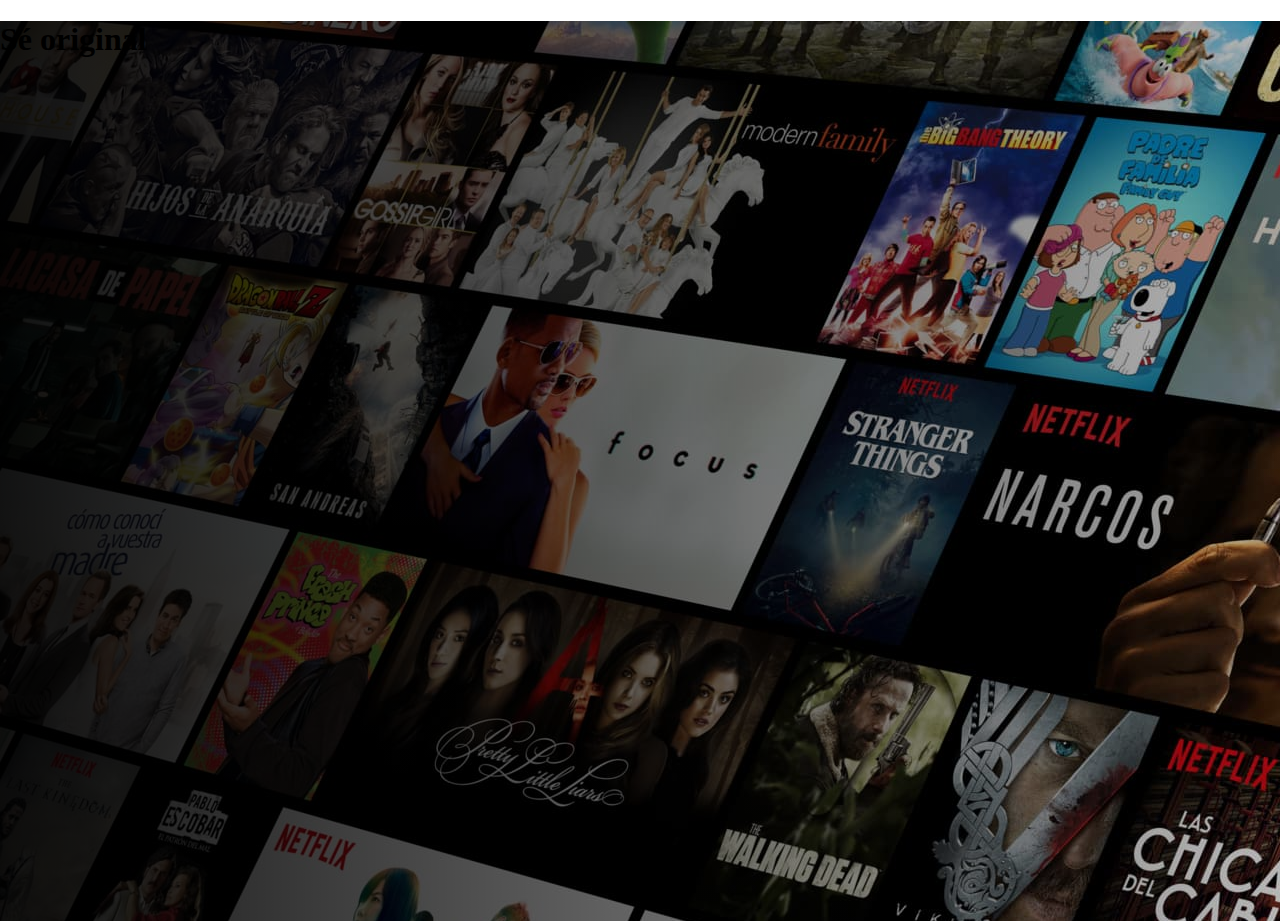
==== netflix/index.html @ 3c72887c "Init netflix project" ====
<!DOCTYPE html>
<html>
    <head>
        <meta charset="utf-8">
        <title>Netflix España - Ver series en línea, ver películas en línea</title>
        <link href="css/style.css" rel="stylesheet"/>
    </head>
    <body>
        <header>
            <h1>Sé original</h1>
        </header>
    </body>
</html>
---- netflix/css/style.css ----
body{
    margin: 0;
}

header{
    background: linear-gradient(to right, rgba(0, 0, 0, 0.9), rgba(0, 0, 0, 0.05)), url('../img/header-background.jpg');
    height: 100vh;
}
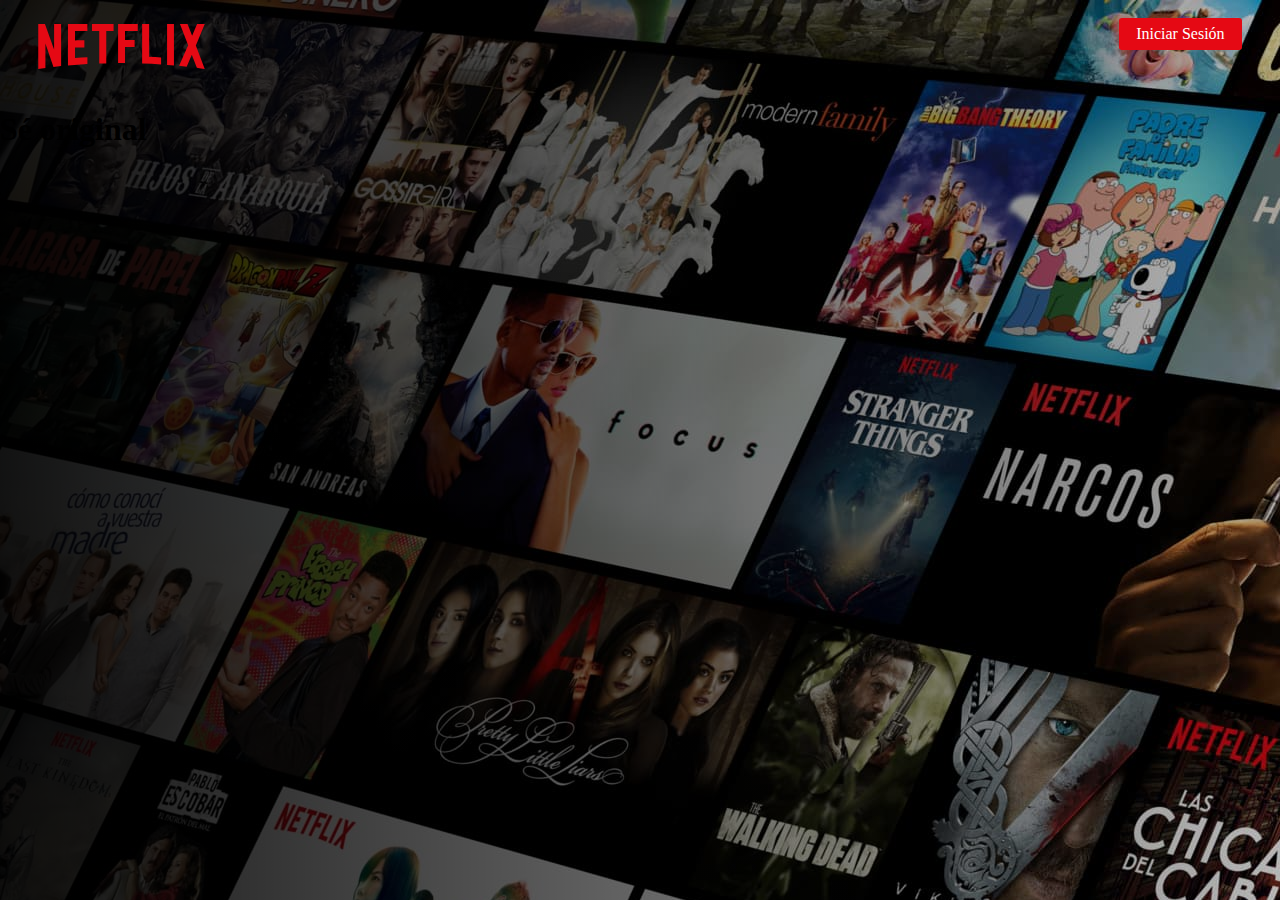
==== commit 6f0c6800: "Add navigation with svg logo and sign in button" ====
--- a/netflix/index.html
+++ b/netflix/index.html
@@ -7,6 +7,14 @@
     </head>
     <body>
         <header>
+            <nav>
+                <a class="logo" href="#">
+                    <img src="img/svg-icon-netflix-logo.svg">
+                </a>
+                <a class="signin" href="https://www.netflix.com/login">
+                    Iniciar Sesión
+                </a>
+            </nav>
             <h1>Sé original</h1>
         </header>
     </body>
--- a/netflix/css/style.css
+++ b/netflix/css/style.css
@@ -5,4 +5,34 @@
 header{
     background: linear-gradient(to right, rgba(0, 0, 0, 0.9), rgba(0, 0, 0, 0.05)), url('../img/header-background.jpg');
     height: 100vh;
-}+}
+
+nav img{
+    width: 167px;
+    height: 45px;
+    vertical-align: middle;
+}
+
+nav a.logo{
+    display: inline-block;
+    line-height: 90px;
+    margin-left: 3%;
+}
+
+header nav{
+    height: 90px;
+}
+
+nav .signin {
+    color: #fff;
+    float: right;
+    background-color: #e50914;
+    line-height: normal;
+    margin-top: 18px;
+    margin-right: 3%;
+    padding: 7px 17px;
+    font-weight: 400;
+    border-radius: 3px;
+    font-size: 16px;
+    text-decoration: none;
+  }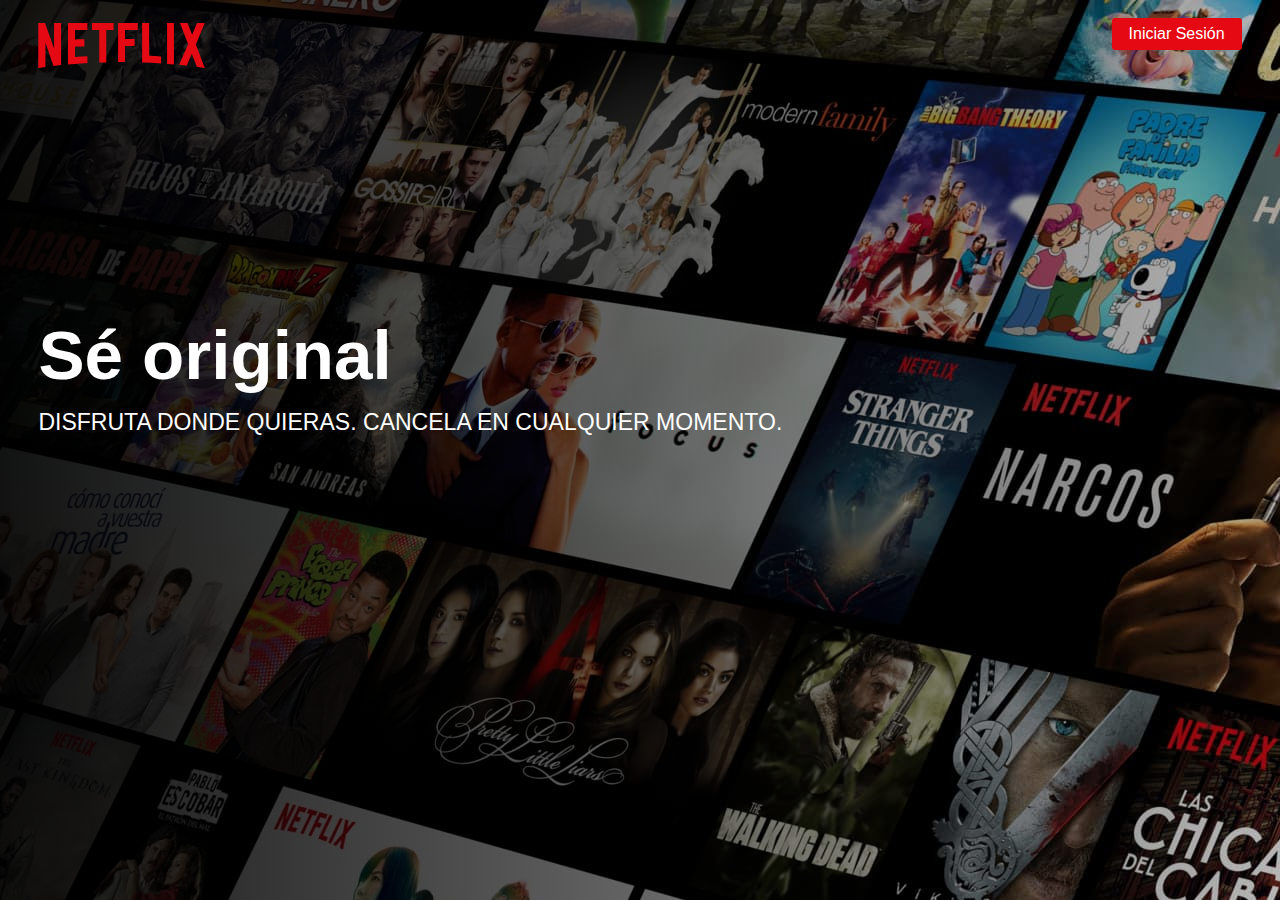
==== commit 0ed17e1c: "Add pitch section" ====
--- a/netflix/index.html
+++ b/netflix/index.html
@@ -15,7 +15,10 @@
                     Iniciar Sesión
                 </a>
             </nav>
-            <h1>Sé original</h1>
+            <section class="pitch">
+                <h1 class="pitch_title">Sé original</h1>
+                <p class="pitch_subtitle">DISFRUTA DONDE QUIERAS. CANCELA EN CUALQUIER MOMENTO.</p>
+            </section>
         </header>
     </body>
 </html>--- a/netflix/css/style.css
+++ b/netflix/css/style.css
@@ -1,6 +1,14 @@
-body{
+html, body{
+    font-family: 'Helvetica Neue',Helvetica,Arial,sans-serif;
+    color: white;
+    background-color: black;
+    font-size: 16px;
     margin: 0;
 }
+
+* {
+    box-sizing: border-box;
+  }
 
 header{
     background: linear-gradient(to right, rgba(0, 0, 0, 0.9), rgba(0, 0, 0, 0.05)), url('../img/header-background.jpg');
@@ -35,4 +43,21 @@
     border-radius: 3px;
     font-size: 16px;
     text-decoration: none;
-  }+}
+
+.pitch{
+    margin: 0 3%;
+    position: absolute;
+    top: 35%;
+    font-size: 1.8vw;
+}
+
+.pitch_title{
+    font-size: 3em;
+    margin: 0 0 0.2em;
+    font-weight: 700;
+}
+
+.pitch_subtitle{
+    margin: 0 0 .5em;
+}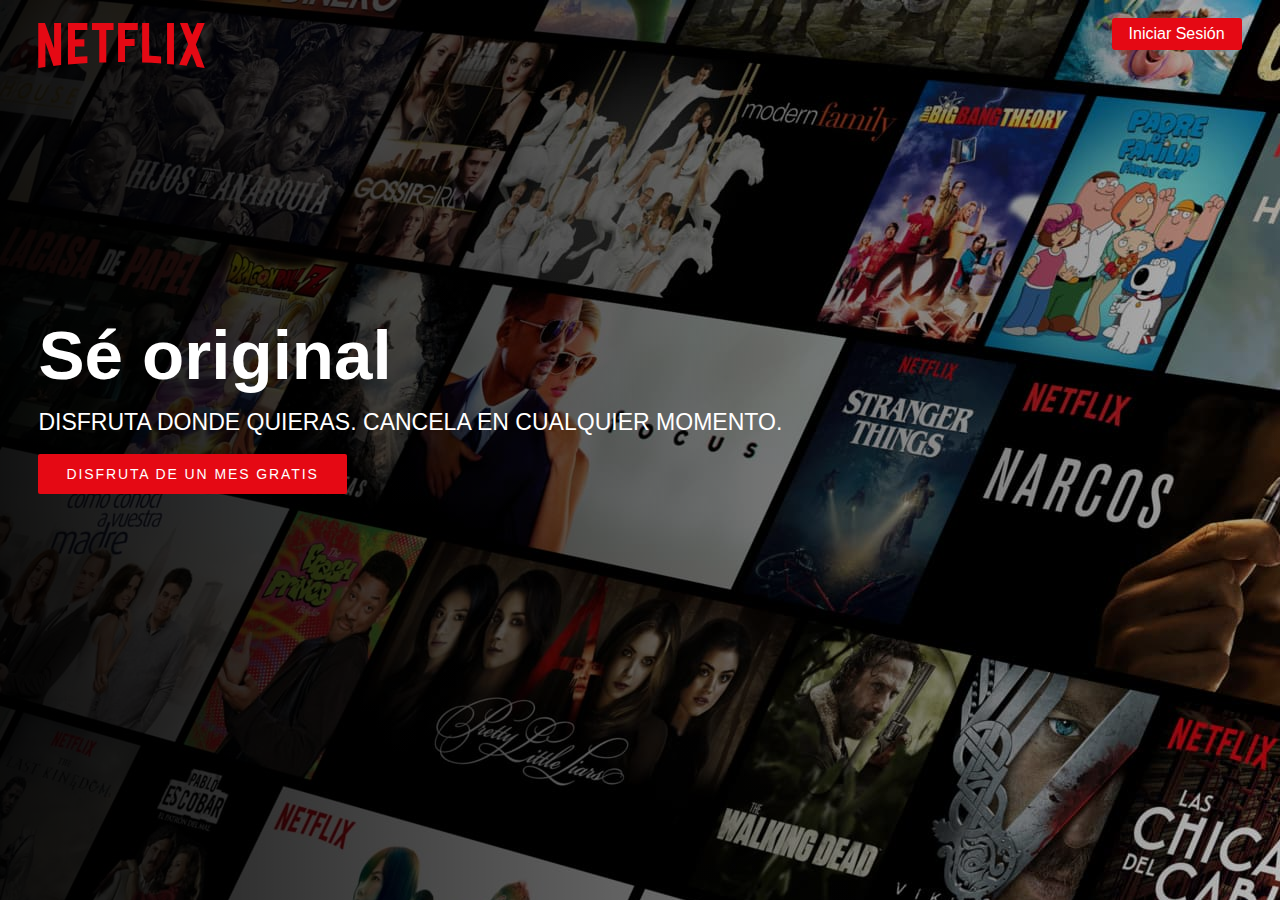
==== commit 6e7ab082: "Add free month button" ====
--- a/netflix/index.html
+++ b/netflix/index.html
@@ -18,6 +18,7 @@
             <section class="pitch">
                 <h1 class="pitch_title">Sé original</h1>
                 <p class="pitch_subtitle">DISFRUTA DONDE QUIERAS. CANCELA EN CUALQUIER MOMENTO.</p>
+                <button class="btn">DISFRUTA DE UN MES GRATIS</button>
             </section>
         </header>
     </body>
--- a/netflix/css/style.css
+++ b/netflix/css/style.css
@@ -60,4 +60,26 @@
 
 .pitch_subtitle{
     margin: 0 0 .5em;
+}
+
+.btn {
+    font-size: 14px;
+    letter-spacing: 1.9px;
+    font-weight: 400;
+    margin: .5em .5em .5em 0;
+    padding: 12px 2em;
+    color: #fff;
+    background-color: #e50914;
+    cursor: pointer;
+    text-decoration: none;
+    vertical-align: middle;
+    font-family: Arial,sans-serif;
+    border-radius: 2px;
+    user-select: none;
+    text-align: center;
+    border: 0;
+}
+
+nav .signin:hover, .btn:hover{
+    background: #f40612;
 }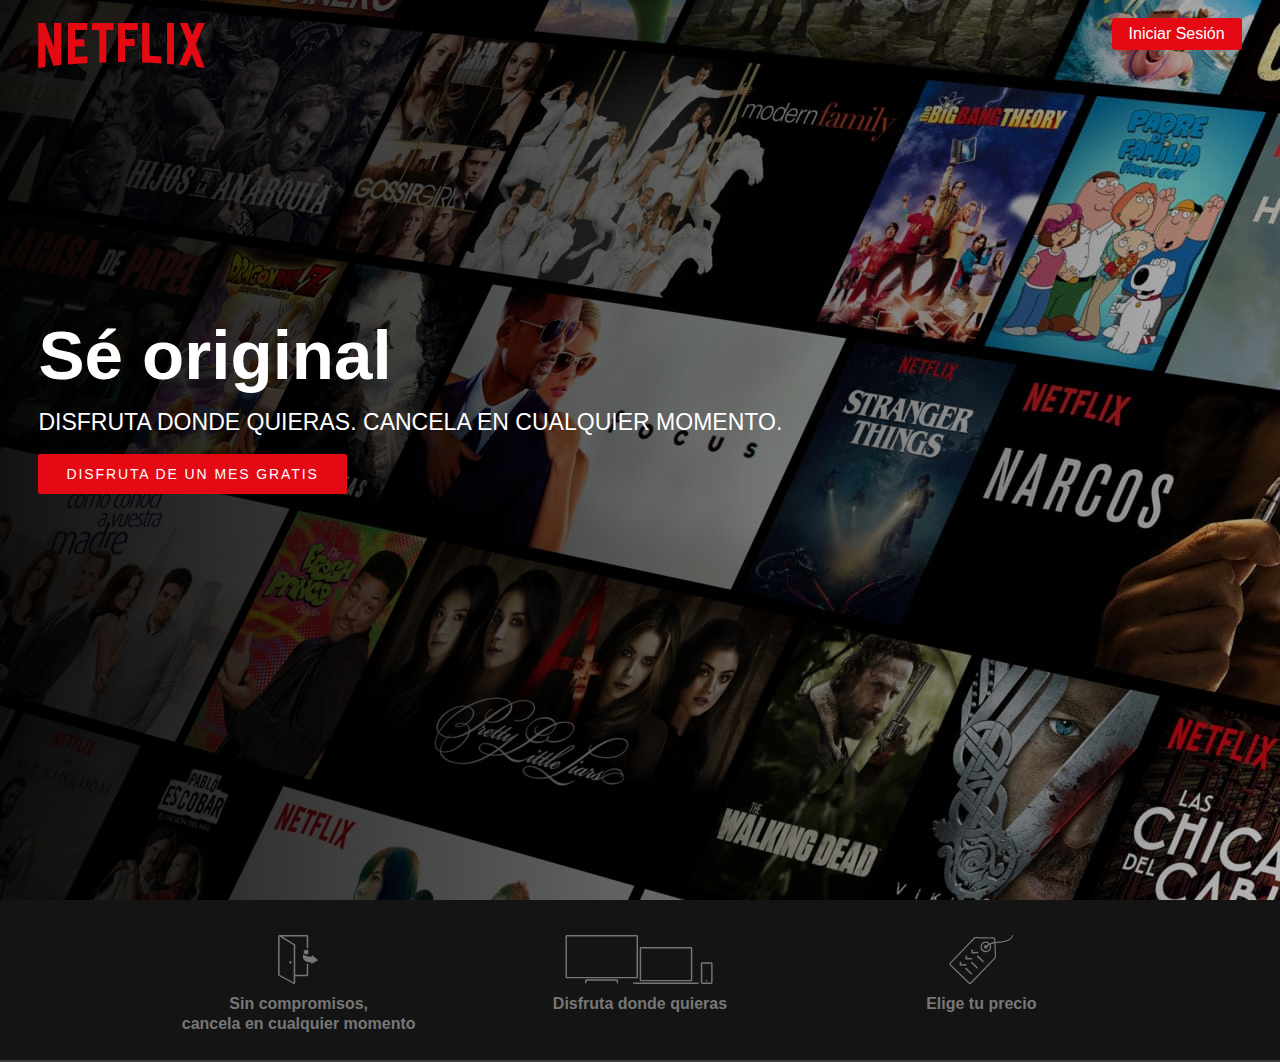
==== commit 55c4dbd1: "Add three features with flex box" ====
--- a/netflix/index.html
+++ b/netflix/index.html
@@ -21,5 +21,33 @@
                 <button class="btn">DISFRUTA DE UN MES GRATIS</button>
             </section>
         </header>
+        <div id="features">
+            <nav>
+                <div class="center columns size-80">
+                    <a class="column" href="#">
+                      <img alt="Cancela en cualquier momento" src="img/cancel.svg"/>
+                      <h2>
+                        Sin compromisos,
+                        <br/>
+                        cancela en cualquier momento
+                      </h2>
+                    </a>
+
+                    <a class="column" href="#">
+                      <img alt="Disfruta donde quieras" src="img/watchanywhere.svg"/>
+                      <h2>
+                        Disfruta donde quieras
+                      </h2>
+                    </a>
+
+                    <a class="column" href="#">
+                      <img alt="Elige tu precio" src="img/pickprice.svg"/>
+                      <h2>
+                        Elige tu precio
+                      </h2>
+                    </a>
+                </div>
+            </nav>
+        </div>
     </body>
 </html>--- a/netflix/css/style.css
+++ b/netflix/css/style.css
@@ -82,4 +82,52 @@
 
 nav .signin:hover, .btn:hover{
     background: #f40612;
+}
+
+#features > nav {
+    padding-top: 35px;
+    background-color: #141414;
+    border-bottom: 2px solid #3d3d3d;
+}
+  
+#features > nav a {
+    text-decoration: none;
+    text-align: center;
+    vertical-align: top;
+    font-weight: bold;
+    color: #777;
+    height: 125px;
+    line-height: 20px;
+}
+  
+#features > nav a:hover {
+    color: white;
+}
+  
+#features > nav a img {
+    height: 49px;
+}
+  
+#features > nav a h2 {
+    margin: 10px 0 0;
+    font-size: 1em;
+}
+
+.columns {
+    display: flex;
+}
+  
+.column {
+    display: block;
+    flex-basis: 0;
+    flex-grow: 1;
+    flex-shrink: 1;
+}
+  
+.center {
+    margin: 0 auto;
+}
+  
+.size-80 {
+    width: 80%;
 }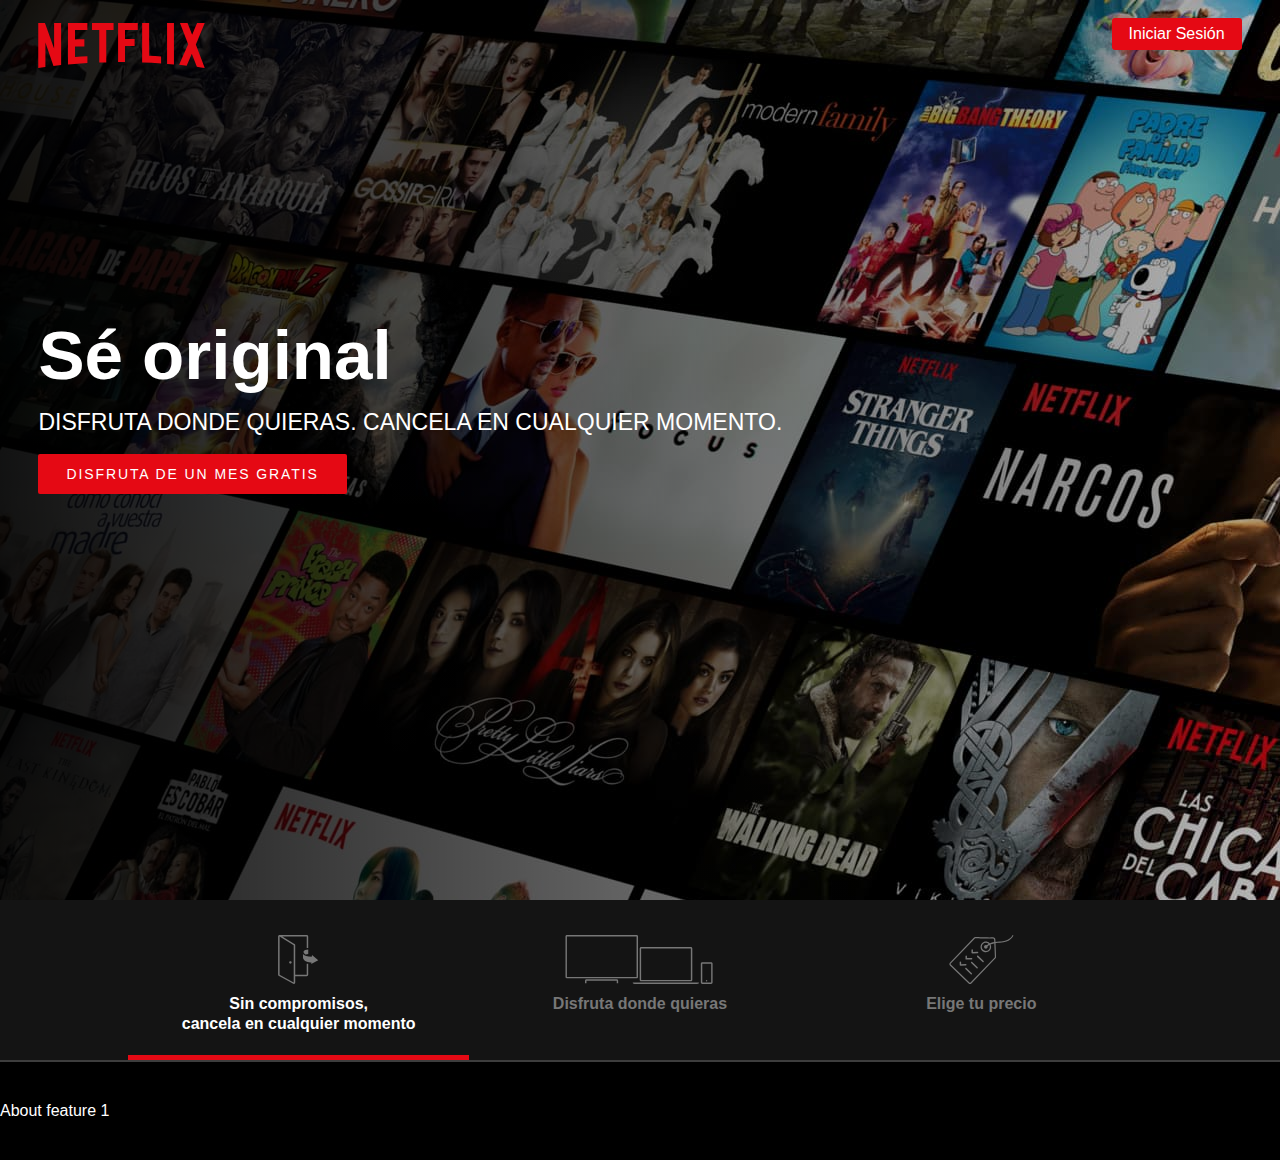
==== commit 0406baec: "Add features tabs with javascript" ====
--- a/netflix/index.html
+++ b/netflix/index.html
@@ -24,7 +24,7 @@
         <div id="features">
             <nav>
                 <div class="center columns size-80">
-                    <a class="column" href="#">
+                    <a class="column is-selected" href="#" data-id="cancelanytime">
                       <img alt="Cancela en cualquier momento" src="img/cancel.svg"/>
                       <h2>
                         Sin compromisos,
@@ -33,14 +33,14 @@
                       </h2>
                     </a>
 
-                    <a class="column" href="#">
+                    <a class="column" href="#" data-id="watchanywhere">
                       <img alt="Disfruta donde quieras" src="img/watchanywhere.svg"/>
                       <h2>
                         Disfruta donde quieras
                       </h2>
                     </a>
 
-                    <a class="column" href="#">
+                    <a class="column" href="#" data-id="pickprice">
                       <img alt="Elige tu precio" src="img/pickprice.svg"/>
                       <h2>
                         Elige tu precio
@@ -48,6 +48,21 @@
                     </a>
                 </div>
             </nav>
+            <article>
+                <section class="is-selected" data-id="cancelanytime">
+                    About feature 1
+                </section>
+
+                <section data-id="watchanywhere">
+                    About feature 2
+                </section>
+
+                <section data-id="pickprice">
+                    About feature 3
+                </section>
+            </article>
         </div>
+        <script src="https://ajax.googleapis.com/ajax/libs/jquery/3.2.1/jquery.min.js"></script>
+        <script src="js/app.js"></script>
     </body>
 </html>--- a/netflix/css/style.css
+++ b/netflix/css/style.css
@@ -89,6 +89,11 @@
     background-color: #141414;
     border-bottom: 2px solid #3d3d3d;
 }
+
+#features > nav a.is-selected {
+    border-bottom: 5px solid #e50914;
+    color: white;
+}
   
 #features > nav a {
     text-decoration: none;
@@ -113,6 +118,15 @@
     font-size: 1em;
 }
 
+#features > article > section {
+    display: none;
+    padding: 40px 0;
+}
+
+#features > article > section.is-selected {
+    display: block;
+}
+
 .columns {
     display: flex;
 }
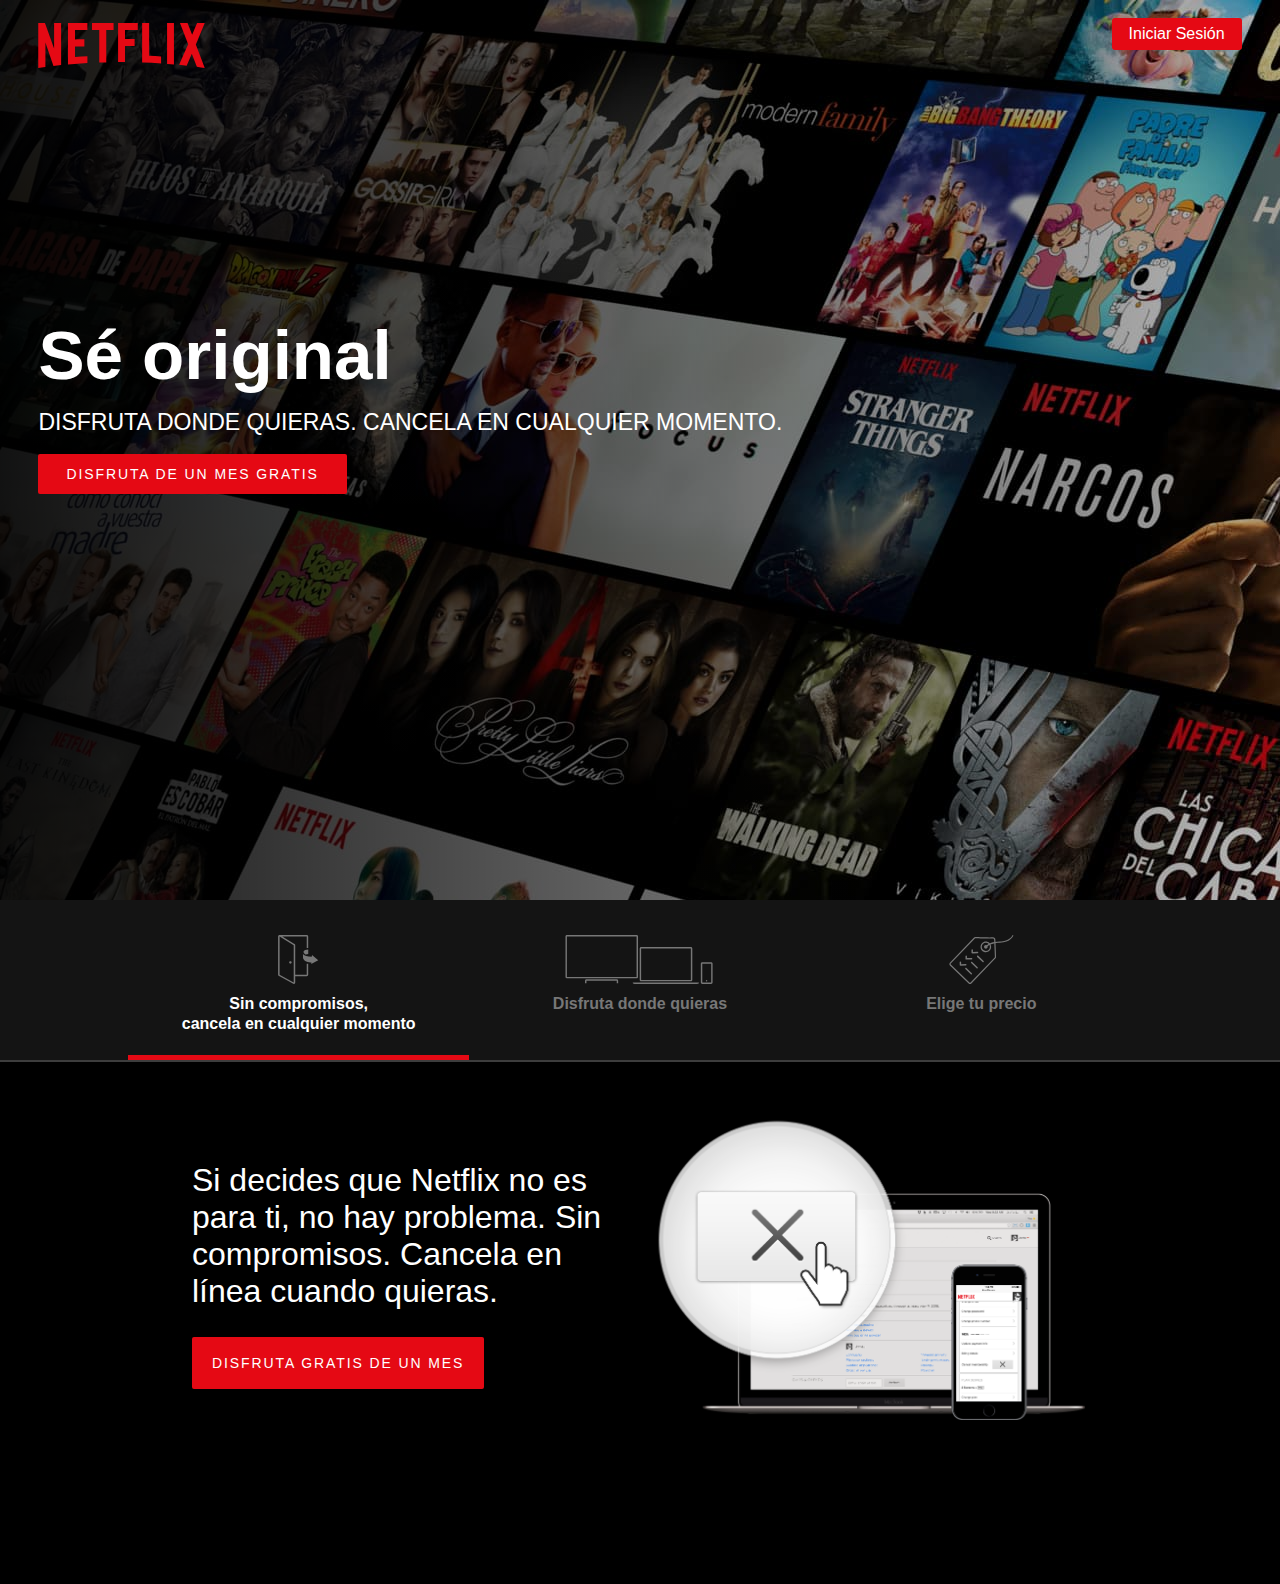
==== commit 691c5758: "Add content within the tabs" ====
--- a/netflix/index.html
+++ b/netflix/index.html
@@ -4,6 +4,7 @@
         <meta charset="utf-8">
         <title>Netflix España - Ver series en línea, ver películas en línea</title>
         <link href="css/style.css" rel="stylesheet"/>
+        <link href="https://cdnjs.cloudflare.com/ajax/libs/font-awesome/4.7.0/css/font-awesome.min.css" rel="stylesheet">
     </head>
     <body>
         <header>
@@ -49,16 +50,118 @@
                 </div>
             </nav>
             <article>
-                <section class="is-selected" data-id="cancelanytime">
-                    About feature 1
+                <section class="is-selected center size-70" data-id="cancelanytime">
+                    <div class="columns">
+                        <div class="column">
+                            <h2>
+                                Si decides que Netflix no es para ti, no hay problema. Sin compromisos. Cancela en línea cuando quieras.
+                            </h2>
+                            <button class="btn btn-large">DISFRUTA GRATIS DE UN MES</button>
+                        </div>
+
+                        <div class="column">
+                            <img src="img/cancelanytime_withdevice.png" />
+                        </div>
+                    </div>
                 </section>
 
-                <section data-id="watchanywhere">
-                    About feature 2
+                <section class="center size-80" id="watchanywhere" data-id="watchanywhere">
+                    <div class="columns">
+                        <h2 class="column">
+                            Podrás ver series y películas cuando quieras, donde quieras... personalizadas para ti.
+                        </h2>
+                        <button class="btn btn-large column is-narrow">DISFRUTA GRATIS DE UN MES</button>
+                    </div>
+
+                    <div class="columns size-90 center">
+                        <div class="column text-center">
+                            <img src="img/asset_TV_UI.png" />
+                            <h3>Disfruta de Netflix en tu TV</h3>
+                            <p>Smart TV, PlayStation, Xbox, Chromecast, Apple TV, reproductores Blu-ray y muchos más.</p>
+                        </div>
+
+                        <div class="column text-center">
+                            <img src="img/asset_mobile_tablet_UI_2.png" />
+                            <h3>Disfrútalo en streaming o descárgatelo para más tarde</h3>
+                            <p>Disponible en teléfono y tableta, allá donde vayas.</p>
+                        </div>
+
+                        <div class="column text-center">
+                            <img src="img/asset_website_UI.png" />
+                            <h3>Utiliza cualquier ordenador</h3>
+                            <p>Disfruta directamente en Netflix.com.</p>
+                        </div>
+                    </div>
                 </section>
 
-                <section data-id="pickprice">
-                    About feature 3
+                <section class="center size-70" id="pickprice" data-id="pickprice">
+                    <div class="text-center">
+                        <h2>
+                            Selecciona un plan y ve todo Netflix.
+                        </h2>
+                        <button class="btn btn-large">DISFRUTA GRATIS DE UN MES</button>
+                    </div>
+
+                    <table>
+                        <thead>
+                            <tr>
+                                <th></th>
+                                <th>Básico</th>
+                                <th>Estándar</th>
+                                <th>Premium</th>
+                            </tr>
+                        </thead>
+                        <tbody>
+                            <tr>
+                                <td>Precio mensual después de que termine el mes gratis el 11/9/17</td>
+                                <td>7,99 €</td>
+                                <td>9,99 €</td>
+                                <td>11,99 €</td>
+                            </tr>
+                            <tr>
+                                <td>Disponible en HD</td>
+                                <td><i class="fa fa-times"></i></td>
+                                <td><i class="fa fa-check"></i></td>
+                                <td><i class="fa fa-check"></i></td>
+                            </tr>
+                            <tr>
+                                <td>Disponible en Ultra HD</td>
+                                <td><i class="fa fa-times"></i></td>
+                                <td><i class="fa fa-times"></i></td>
+                                <td><i class="fa fa-check"></i></td>
+                            </tr>
+                            <tr>
+                                <td>Pantallas que se pueden ver al mismo tiempo</td>
+                                <td>1</td>
+                                <td>2</td>
+                                <td>4</td>
+                            </tr>
+                            <tr>
+                                <td>Multidispositivo: portátil, TV, teléfono y tableta</td>
+                                <td><i class="fa fa-check"></i></td>
+                                <td><i class="fa fa-check"></i></td>
+                                <td><i class="fa fa-check"></i></td>
+                            </tr>
+                            <tr>
+                                <td>Todas las películas y series que desees</td>
+                                <td><i class="fa fa-check"></i></td>
+                                <td><i class="fa fa-check"></i></td>
+                                <td><i class="fa fa-check"></i></td>
+                            </tr>
+                            <tr>
+                                <td>Cancela en cualquier momento</td>
+                                <td><i class="fa fa-check"></i></td>
+                                <td><i class="fa fa-check"></i></td>
+                                <td><i class="fa fa-check"></i></td>
+                            </tr>
+                            <tr>
+                                <td>El primer mes es gratis</td>
+                                <td><i class="fa fa-check"></i></td>
+                                <td><i class="fa fa-check"></i></td>
+                                <td><i class="fa fa-check"></i></td>
+                            </tr>
+                        </tbody>
+                    </table>
                 </section>
             </article>
         </div>
--- a/netflix/css/style.css
+++ b/netflix/css/style.css
@@ -80,6 +80,10 @@
     border: 0;
 }
 
+.btn-large{
+    padding: 18px 20px;
+}
+
 nav .signin:hover, .btn:hover{
     background: #f40612;
 }
@@ -93,6 +97,20 @@
 #features > nav a.is-selected {
     border-bottom: 5px solid #e50914;
     color: white;
+}
+
+#features > article{
+    margin-bottom: 120px;
+}
+
+#features > article h2 {
+    font-size: 32px;
+    font-weight: 400;
+    margin: 60px 0 20px;
+}
+
+#features img {
+    max-width: 100%;
 }
   
 #features > nav a {
@@ -127,6 +145,26 @@
     display: block;
 }
 
+#features #watchanywhere h2 {
+    font-size: 19px;
+    padding-right: 1em;
+    margin: 0 0 20px;
+}
+
+#features #watchanywhere > div:first-child {
+    margin-bottom: 60px;
+}
+  
+#features #watchanywhere p {
+    color: #999;
+}
+
+#features #pickprice h2 {
+    font-size: 22px;
+    display: inline;
+    margin: 0 40px 0 0;
+}
+
 .columns {
     display: flex;
 }
@@ -137,11 +175,63 @@
     flex-grow: 1;
     flex-shrink: 1;
 }
+
+.column.is-narrow {
+    flex: none;
+}
   
 .center {
     margin: 0 auto;
 }
-  
+
+.text-center {
+    text-align: center;
+}
+ 
+.size-90 {
+    width: 90%;
+}
+
 .size-80 {
     width: 80%;
+}
+
+.size-70 {
+    width: 70%;
+}
+
+table {
+    width: 100%;
+    margin-top: 20px;
+ }
+  
+table, thead, tbody {
+    border-collapse: collapse;
+}
+  
+thead {
+    color: white;
+    font-size: 16px;
+    text-transform: uppercase;
+}
+  
+thead th {
+    padding: 10px;
+}
+  
+tbody {
+    color: #999;
+}
+  
+tbody td {
+    text-align: center;
+    padding: 10px 20px;
+}
+  
+tbody tr:nth-child(2n) {
+    background-color: #222;
+}
+  
+tbody td:first-child {
+    text-align: left;
 }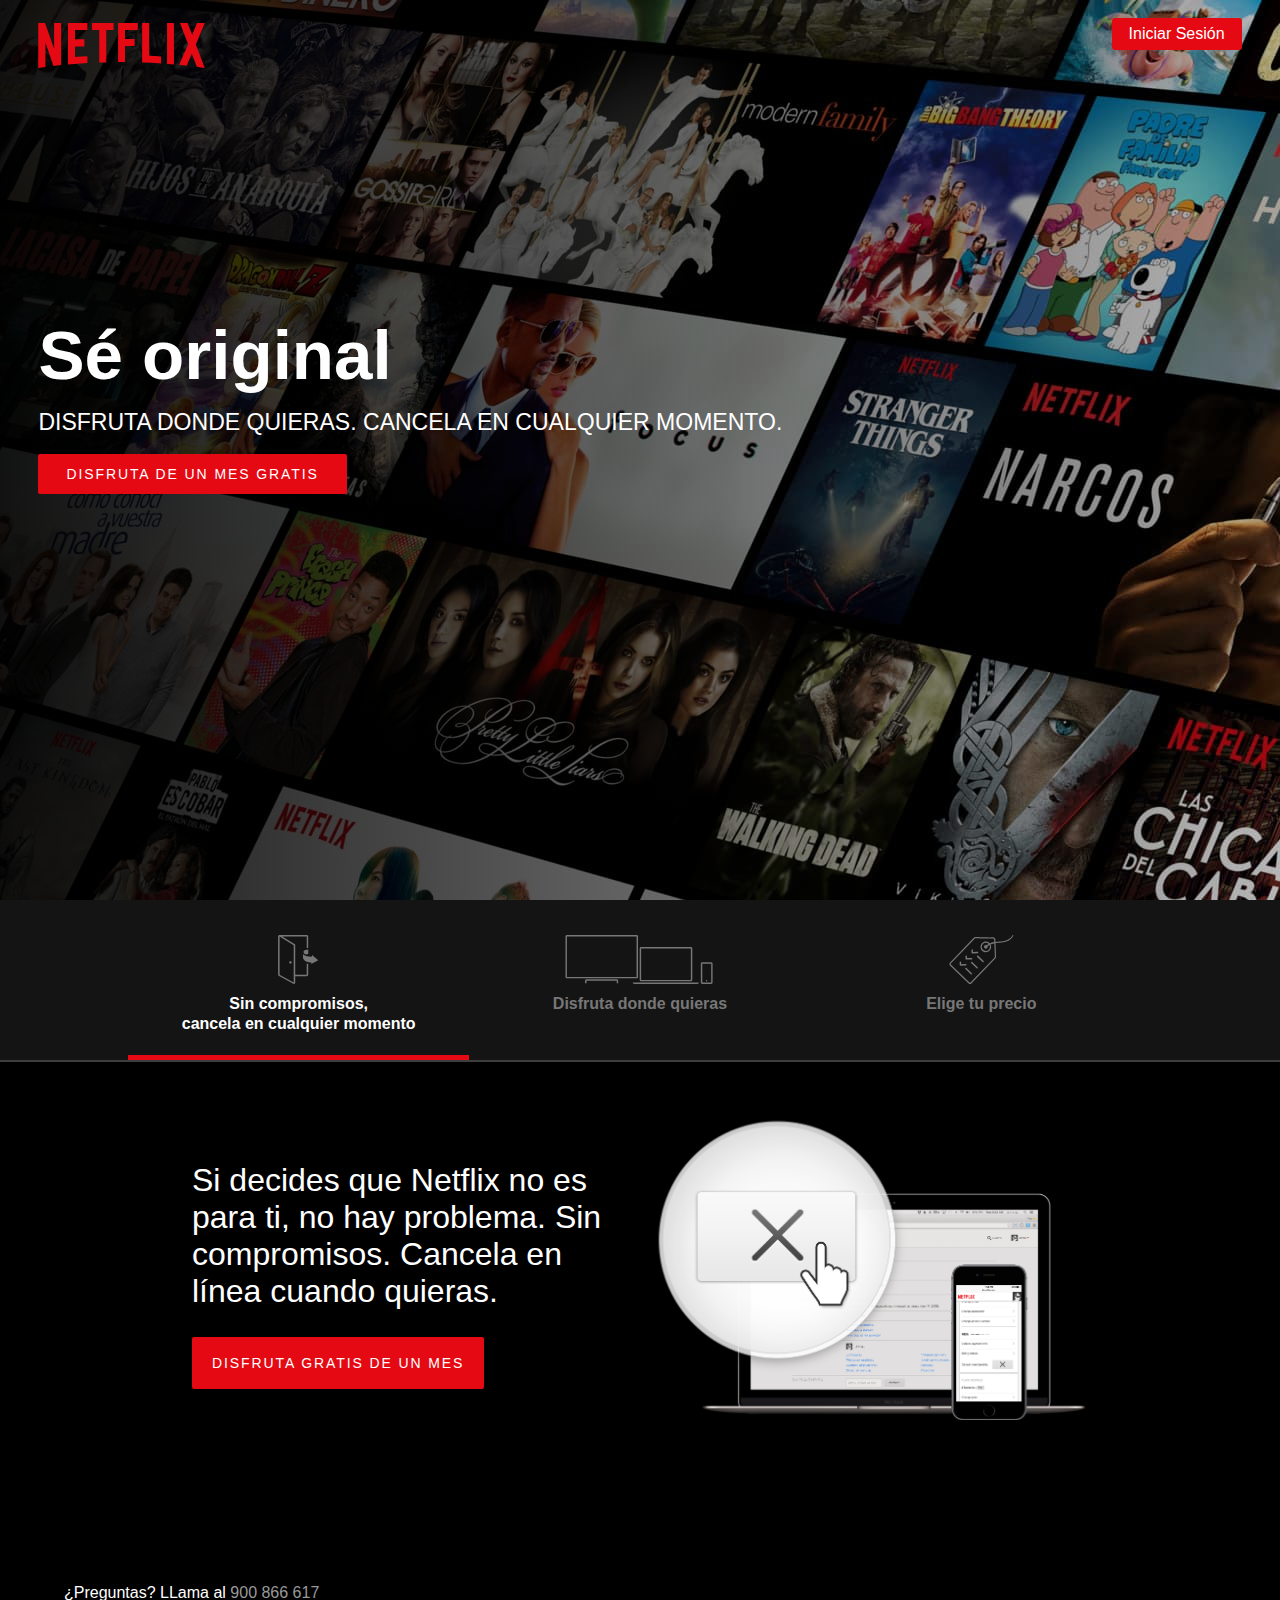
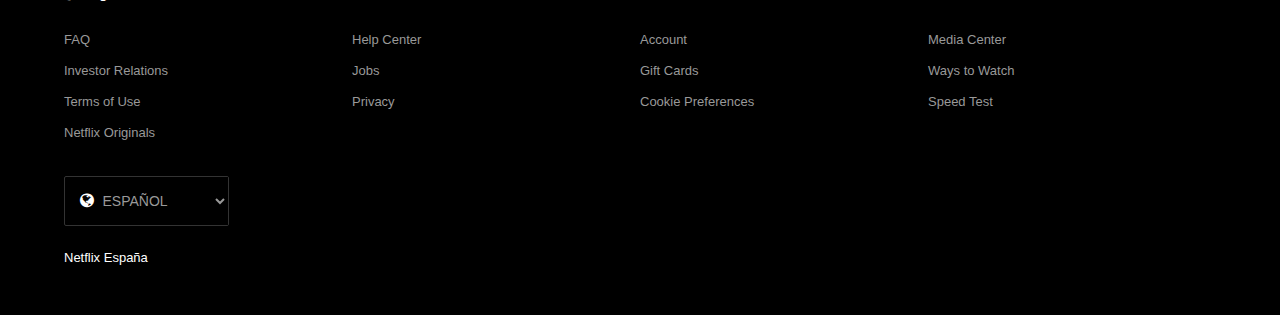
==== commit ee0ee3c8: "Add footer" ====
--- a/netflix/index.html
+++ b/netflix/index.html
@@ -165,6 +165,64 @@
                 </section>
             </article>
         </div>
+
+        <footer class="center size-90">
+            <p>
+                ¿Preguntas? LLama al <a href="tel:900 866 617">900 866 617</a>
+            </p>
+
+            <ul class="columns flex-wrap">
+                <li class="column is-25">
+                    <a href="https://help.netflix.com/support/412"><span>FAQ</span></a>
+                </li>
+                <li class="column is-25">
+                    <a href="https://help.netflix.com"><span>Help Center</span></a>
+                </li>
+                <li class="column is-25">
+                    <a href="https://www.netflix.com/yourAccount"><span>Account</span></a>
+                </li>
+                <li class="column is-25">
+                    <a href="https://media.netflix.com/"><span>Media Center</span></a>
+                </li>
+                <li class="column is-25">
+                    <a href="http://ir.netflix.com/"><span>Investor Relations</span></a>
+                </li>
+                <li class="column is-25">
+                    <a href="https://jobs.netflix.com/jobs"><span>Jobs</span></a>
+                </li>
+                <li class="column is-25">
+                    <a href="https://www.netflix.com/redeem"><span>Gift Cards</span></a>
+                </li>
+                <li class="column is-25">
+                    <a href="https://www.netflix.com/watch"><span>Ways to Watch</span></a>
+                </li>
+                <li class="column is-25">
+                    <a href="https://help.netflix.com/legal/termsofuse"><span>Terms of Use</span></a>
+                </li>
+                <li class="column is-25">
+                    <a href="https://help.netflix.com/legal/privacy"><span>Privacy</span></a>
+                </li>
+                <li class="column is-25">
+                    <a href="https://help.netflix.com/legal/privacy#cookies"><span>Cookie Preferences</span></a>
+                </li>
+                <li class="column is-25">
+                    <a href="https://fast.com"><span>Speed Test</span></a>
+                </li>
+                <li class="column is-25">
+                    <a href="https://www.netflix.com/es-en/originals"><span>Netflix Originals</span></a>
+                </li>
+            </ul>
+            <div id="lang-selection">
+                <i class="fa fa-globe" aria-hidden="true"></i>
+                <select tabindex="0">
+                    <option selected value="es">Español</option>
+                    <option value="en">English</option>
+                </select>
+            </div>
+
+            <p id="company">Netflix España</p>
+        </footer>
+
         <script src="https://ajax.googleapis.com/ajax/libs/jquery/3.2.1/jquery.min.js"></script>
         <script src="js/app.js"></script>
     </body>
--- a/netflix/css/style.css
+++ b/netflix/css/style.css
@@ -179,6 +179,15 @@
 .column.is-narrow {
     flex: none;
 }
+
+.columns.flex-wrap {
+    flex-wrap: wrap;
+}
+  
+.column.is-25 {
+    flex: none;
+    width: 25%;
+}
   
 .center {
     margin: 0 auto;
@@ -234,4 +243,54 @@
   
 tbody td:first-child {
     text-align: left;
+}
+
+footer a {
+    color: #999;
+    text-decoration: none;
+}
+  
+footer a:hover {
+    text-decoration: underline;
+}
+  
+footer > p {
+    margin: 0 0 30px;
+}
+  
+footer > ul {
+    margin: 0;
+    padding: 0;
+}
+  
+footer > ul > li {
+    list-style: none;
+    margin: 0 0 16px;
+    padding-right: 12px;
+    min-width: 100px;
+    font-size: 13px;
+}
+
+#lang-selection {
+    margin-top: 20px;
+    border: 1px solid #333;
+    border-radius: 2px;
+    display: inline-block;
+    padding-left: 15px;
+}
+  
+#lang-selection select {
+    background-color: #000;
+    border: none;
+    color: #999;
+    font-size: 14px;
+    width: 130px;
+    height: 48px;
+    text-transform: uppercase;
+    font-weight: 300;
+}
+  
+#company {
+    font-size: 13px;
+    margin: 24px 0 50px;
 }